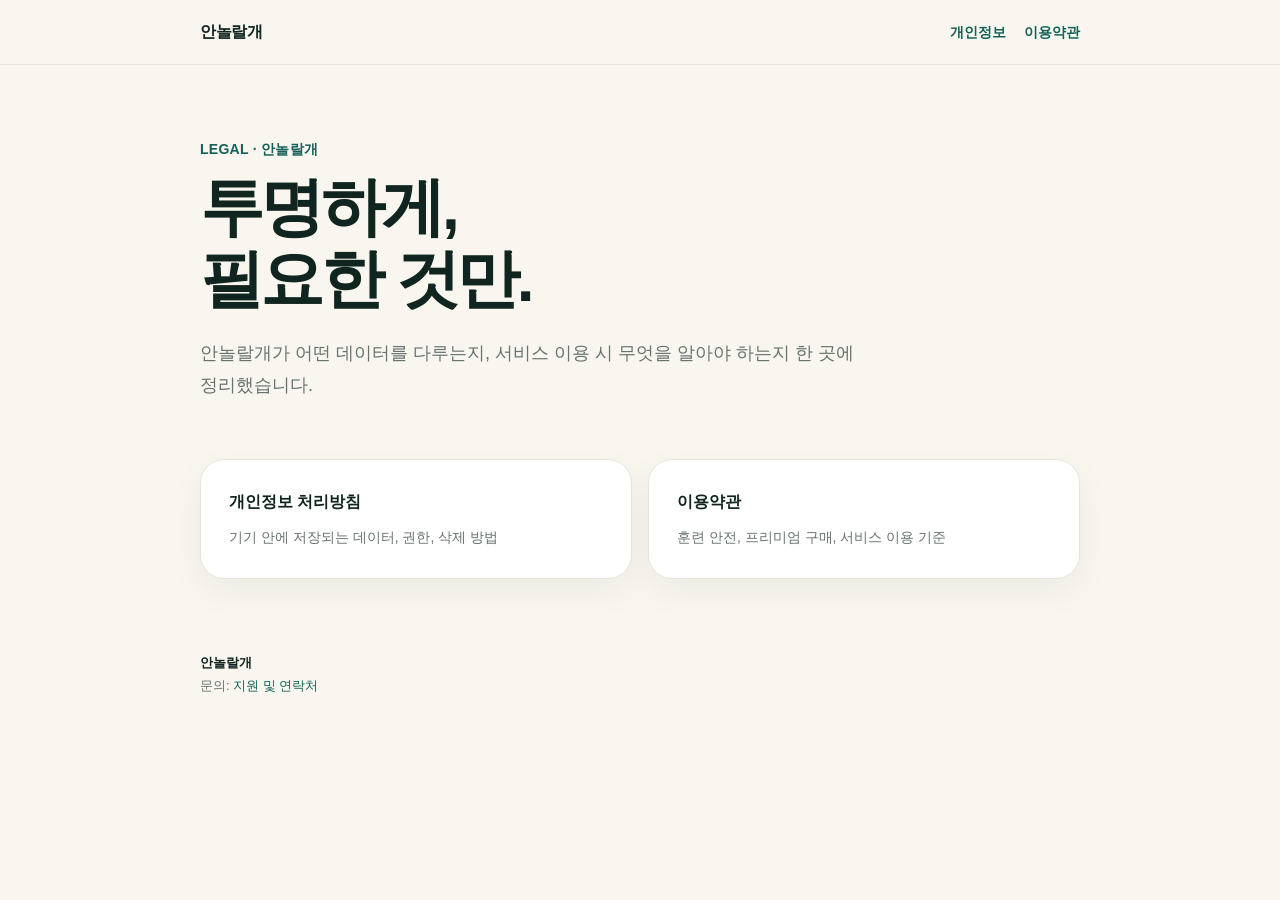
==== index.html @ 7576c552 "Add files via upload" ====
<!doctype html>
<html lang="ko"><head><meta charset="utf-8"><meta name="viewport" content="width=device-width,initial-scale=1"><meta name="theme-color" content="#f8f6ee"><title>안놀랄개 · 법적 안내</title><meta name="description" content="안놀랄개의 개인정보 처리방침과 이용약관"><link rel="stylesheet" href="https://taewoo147852.github.io/calm-dog-legal/assets/legal.css"></head>
<body><header class="topbar"><div class="shell nav"><a class="brand" href="https://taewoo147852.github.io/calm-dog-legal/">안놀랄개</a><nav class="navlinks"><a href="https://taewoo147852.github.io/calm-dog-legal/privacy/">개인정보</a><a href="https://taewoo147852.github.io/calm-dog-legal/terms/">이용약관</a></nav></div></header>
<main class="shell"><div class="hero"><p class="eyebrow">LEGAL · 안놀랄개</p><h1>투명하게,<br>필요한 것만.</h1><p class="lead">안놀랄개가 어떤 데이터를 다루는지, 서비스 이용 시 무엇을 알아야 하는지 한 곳에 정리했습니다.</p></div><div class="legal-index"><a class="legal-link" href="https://taewoo147852.github.io/calm-dog-legal/privacy/"><strong>개인정보 처리방침</strong><span>기기 안에 저장되는 데이터, 권한, 삭제 방법</span></a><a class="legal-link" href="https://taewoo147852.github.io/calm-dog-legal/terms/"><strong>이용약관</strong><span>훈련 안전, 프리미엄 구매, 서비스 이용 기준</span></a></div></main>
<footer class="shell footer"><strong>안놀랄개</strong><br>문의: <a href="https://taewoo147852.github.io/calm-dog-legal/support/">지원 및 연락처</a></footer></body></html>
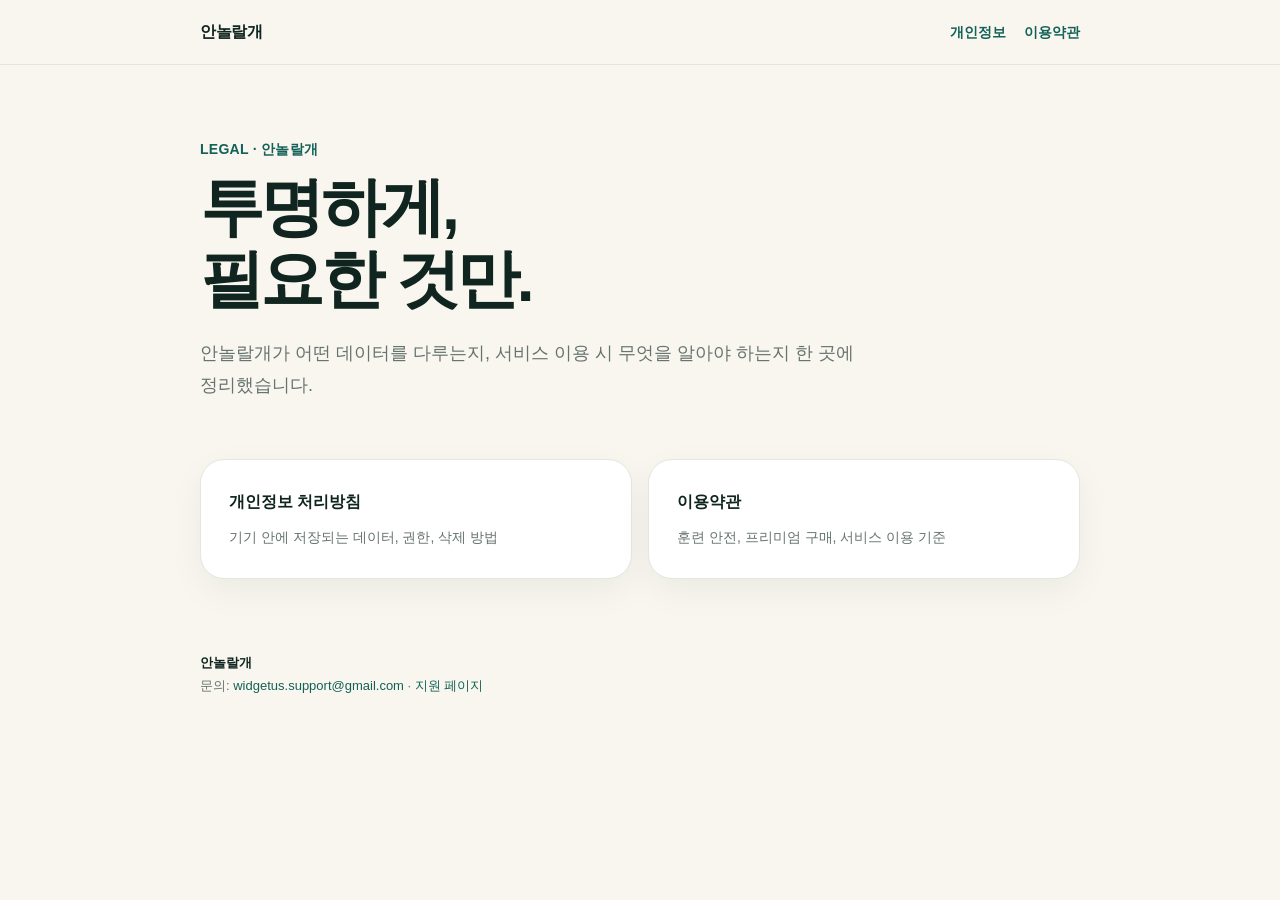
==== commit a9d24823: "Add files via upload" ====
--- a/index.html
+++ b/index.html
@@ -2,4 +2,4 @@
 <html lang="ko"><head><meta charset="utf-8"><meta name="viewport" content="width=device-width,initial-scale=1"><meta name="theme-color" content="#f8f6ee"><title>안놀랄개 · 법적 안내</title><meta name="description" content="안놀랄개의 개인정보 처리방침과 이용약관"><link rel="stylesheet" href="https://taewoo147852.github.io/calm-dog-legal/assets/legal.css"></head>
 <body><header class="topbar"><div class="shell nav"><a class="brand" href="https://taewoo147852.github.io/calm-dog-legal/">안놀랄개</a><nav class="navlinks"><a href="https://taewoo147852.github.io/calm-dog-legal/privacy/">개인정보</a><a href="https://taewoo147852.github.io/calm-dog-legal/terms/">이용약관</a></nav></div></header>
 <main class="shell"><div class="hero"><p class="eyebrow">LEGAL · 안놀랄개</p><h1>투명하게,<br>필요한 것만.</h1><p class="lead">안놀랄개가 어떤 데이터를 다루는지, 서비스 이용 시 무엇을 알아야 하는지 한 곳에 정리했습니다.</p></div><div class="legal-index"><a class="legal-link" href="https://taewoo147852.github.io/calm-dog-legal/privacy/"><strong>개인정보 처리방침</strong><span>기기 안에 저장되는 데이터, 권한, 삭제 방법</span></a><a class="legal-link" href="https://taewoo147852.github.io/calm-dog-legal/terms/"><strong>이용약관</strong><span>훈련 안전, 프리미엄 구매, 서비스 이용 기준</span></a></div></main>
-<footer class="shell footer"><strong>안놀랄개</strong><br>문의: <a href="https://taewoo147852.github.io/calm-dog-legal/support/">지원 및 연락처</a></footer></body></html>+<footer class="shell footer"><strong>안놀랄개</strong><br>문의: <a href="mailto:widgetus.support@gmail.com">widgetus.support@gmail.com</a> · <a href="https://taewoo147852.github.io/calm-dog-legal/support/">지원 페이지</a></footer></body></html>
